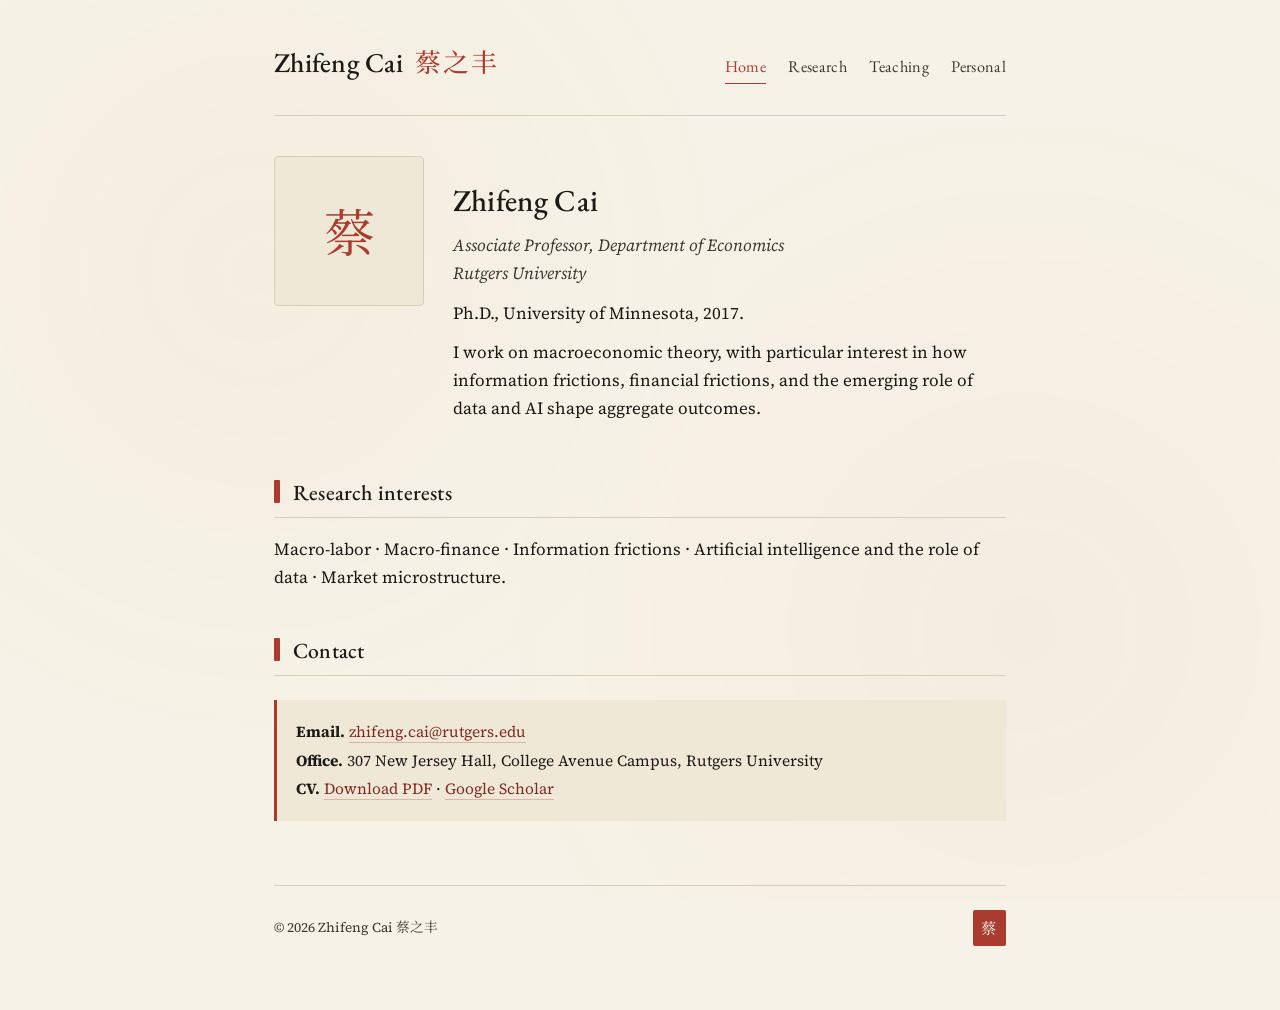
==== index.html @ af7a9e70 "initial site: home, research, teaching, personal with Chinese aesthetic" ====
<!doctype html>
<html lang="en">
<head>
<meta charset="utf-8">
<meta name="viewport" content="width=device-width, initial-scale=1">
<title>Zhifeng Cai — Rutgers Economics</title>
<meta name="description" content="Zhifeng Cai — Associate Professor of Economics, Rutgers University. Research in macroeconomics and theory.">
<link rel="preconnect" href="https://fonts.googleapis.com">
<link rel="preconnect" href="https://fonts.gstatic.com" crossorigin>
<link href="https://fonts.googleapis.com/css2?family=EB+Garamond:ital,wght@0,400;0,500;1,400&family=Noto+Serif+SC:wght@400;500&family=Source+Serif+4:ital,wght@0,400;0,500;1,400&display=swap" rel="stylesheet">
<link rel="stylesheet" href="styles.css">
</head>
<body>
<div class="wrap">

<header class="site">
  <a href="index.html" class="brand">Zhifeng Cai<span class="cn">蔡之丰</span></a>
  <nav class="site">
    <a href="index.html" class="active">Home</a>
    <a href="research.html">Research</a>
    <a href="teaching.html">Teaching</a>
    <a href="personal.html">Personal</a>
  </nav>
</header>

<section class="bio">
  <div class="portrait placeholder" aria-label="portrait placeholder" title="Drop your portrait as portrait.jpg to replace this">蔡</div>
  <div class="lede">
    <h1>Zhifeng Cai</h1>
    <p class="affil">Associate Professor, Department of Economics<br>Rutgers University</p>
    <p>Ph.D., University of Minnesota, 2017.</p>
    <p>I work on macroeconomic theory, with particular interest in how information frictions, financial frictions, and the emerging role of data and AI shape aggregate outcomes.</p>
  </div>
</section>

<h2>Research interests</h2>
<p>Macro-labor &middot; Macro-finance &middot; Information frictions &middot; Artificial intelligence and the role of data &middot; Market microstructure.</p>

<h2>Contact</h2>
<div class="contact-box">
  <p><strong>Email.</strong> <a href="mailto:zhifeng.cai@rutgers.edu">zhifeng.cai@rutgers.edu</a></p>
  <p><strong>Office.</strong> 307 New Jersey Hall, College Avenue Campus, Rutgers University</p>
  <p><strong>CV.</strong> <a href="cv.pdf">Download PDF</a> &middot; <a href="https://scholar.google.com/citations?user=DW8E1egAAAAJ&amp;hl=en" target="_blank" rel="noopener">Google Scholar</a></p>
</div>

<footer class="site">
  <span>&copy; 2026 Zhifeng Cai 蔡之丰</span>
  <span class="seal">蔡</span>
</footer>

</div>
</body>
</html>
---- styles.css ----
/* ============================================================
   Zhifeng Cai — academic site
   Palette: ink black, seal red, muted gold on rice paper
   ============================================================ */

:root {
  --ink: #1c1a17;
  --ink-soft: #3a3732;
  --rice: #f7f2e7;
  --rice-soft: #efe8d6;
  --seal: #a93c2f;
  --seal-dark: #7e2c22;
  --gold: #b38b4a;
  --rule: #d8cfb8;
  --link: #7e2c22;
  --link-hover: #a93c2f;
  --max: 780px;
}

* { box-sizing: border-box; }

html { -webkit-font-smoothing: antialiased; }

body {
  margin: 0;
  padding: 0;
  background: var(--rice);
  color: var(--ink);
  font-family: "Source Serif 4", "Source Serif Pro", "Noto Serif SC", Georgia, "Songti SC", serif;
  font-size: 17px;
  line-height: 1.65;
}

/* Subtle rice-paper texture via gradient noise */
body::before {
  content: "";
  position: fixed;
  inset: 0;
  pointer-events: none;
  z-index: -1;
  background-image:
    radial-gradient(circle at 20% 30%, rgba(179, 139, 74, 0.04), transparent 40%),
    radial-gradient(circle at 80% 70%, rgba(169, 60, 47, 0.03), transparent 45%);
}

a {
  color: var(--link);
  text-decoration: none;
  border-bottom: 1px solid rgba(169, 60, 47, 0.3);
  transition: color 0.15s, border-color 0.15s;
}
a:hover {
  color: var(--link-hover);
  border-bottom-color: var(--link-hover);
}

/* ============ Layout ============ */

.wrap {
  max-width: var(--max);
  margin: 0 auto;
  padding: 2.5rem 1.5rem 4rem;
}

/* ============ Header / banner ============ */

header.site {
  border-bottom: 1px solid var(--rule);
  padding-bottom: 1.8rem;
  margin-bottom: 2.5rem;
  display: flex;
  align-items: baseline;
  gap: 1.25rem;
  flex-wrap: wrap;
}

.brand {
  font-family: "EB Garamond", "Noto Serif SC", Georgia, serif;
  font-size: 1.7rem;
  font-weight: 500;
  letter-spacing: 0.01em;
  color: var(--ink);
  border: none;
}
.brand .cn {
  font-family: "Noto Serif SC", "Songti SC", "STSong", serif;
  font-size: 0.95em;
  color: var(--seal);
  margin-left: 0.45em;
  letter-spacing: 0.08em;
}

nav.site {
  margin-left: auto;
  display: flex;
  gap: 1.4rem;
  font-family: "EB Garamond", "Noto Serif SC", Georgia, serif;
  font-size: 1.02rem;
}
nav.site a {
  border: none;
  color: var(--ink-soft);
  letter-spacing: 0.02em;
}
nav.site a:hover { color: var(--seal); }
nav.site a.active { color: var(--seal); border-bottom: 1px solid var(--seal); padding-bottom: 2px; }

/* ============ Headings ============ */

h1, h2, h3 {
  font-family: "EB Garamond", "Noto Serif SC", Georgia, serif;
  font-weight: 500;
  color: var(--ink);
  letter-spacing: 0.01em;
}
h1 { font-size: 1.9rem; margin: 1.2rem 0 0.4rem; }
h2 {
  font-size: 1.35rem;
  margin: 2.6rem 0 1rem;
  padding-bottom: 0.4rem;
  border-bottom: 1px solid var(--rule);
  position: relative;
}
h2::before {
  content: "";
  display: inline-block;
  width: 6px;
  height: 1.05em;
  background: var(--seal);
  margin-right: 0.6em;
  vertical-align: -0.15em;
  border-radius: 1px;
}
h3 { font-size: 1.1rem; margin: 1.4rem 0 0.4rem; color: var(--ink); }

/* ============ Home bio block ============ */

.bio {
  display: grid;
  grid-template-columns: auto 1fr;
  gap: 1.8rem;
  align-items: start;
}
.bio .portrait {
  width: 150px;
  height: 150px;
  border-radius: 4px;
  background: var(--rice-soft);
  border: 1px solid var(--rule);
  object-fit: cover;
  display: block;
}
.bio .portrait.placeholder {
  display: flex;
  align-items: center;
  justify-content: center;
  font-family: "Noto Serif SC", "Songti SC", serif;
  font-size: 3.2rem;
  color: var(--seal);
  background: var(--rice-soft);
}

.bio .lede p { margin: 0 0 0.7rem; }
.bio .affil {
  color: var(--ink-soft);
  font-style: italic;
  margin-top: 0.2rem;
}

/* ============ Publication list ============ */

.pubs { margin: 0.5rem 0 0; padding: 0; list-style: none; }
.pub {
  padding: 1rem 0 1rem;
  border-bottom: 1px dotted var(--rule);
}
.pub:last-child { border-bottom: none; }
.pub .title { font-weight: 500; color: var(--ink); }
.pub .authors { color: var(--ink-soft); }
.pub .venue { font-style: italic; color: var(--ink-soft); }
.pub .status {
  display: inline-block;
  font-size: 0.78rem;
  font-family: "EB Garamond", Georgia, serif;
  letter-spacing: 0.06em;
  text-transform: uppercase;
  color: var(--seal);
  border: 1px solid var(--seal);
  padding: 0.05rem 0.5rem;
  border-radius: 2px;
  margin-left: 0.4rem;
  vertical-align: 0.1em;
}
.pub .links { margin-top: 0.3rem; font-size: 0.92rem; }
.pub .links a { margin-right: 0.9rem; }
.pub .abstract {
  margin-top: 0.4rem;
  color: var(--ink-soft);
  font-size: 0.96rem;
  padding-left: 0.9rem;
  border-left: 2px solid var(--rule);
}

/* ============ Contact / footer ============ */

.contact-box {
  margin-top: 1.5rem;
  padding: 1rem 1.2rem;
  background: var(--rice-soft);
  border-left: 3px solid var(--seal);
  font-size: 0.97rem;
}
.contact-box p { margin: 0.2rem 0; }

footer.site {
  margin-top: 4rem;
  padding-top: 1.5rem;
  border-top: 1px solid var(--rule);
  color: var(--ink-soft);
  font-size: 0.85rem;
  display: flex;
  justify-content: space-between;
  align-items: center;
}
footer.site .seal {
  font-family: "Noto Serif SC", "Songti SC", serif;
  color: white;
  background: var(--seal);
  padding: 0.35em 0.55em;
  font-size: 0.95rem;
  letter-spacing: 0.1em;
  border-radius: 2px;
}

/* ============ Responsive ============ */

@media (max-width: 640px) {
  .wrap { padding: 1.5rem 1rem 3rem; }
  header.site { flex-direction: column; gap: 0.6rem; align-items: flex-start; }
  nav.site { margin-left: 0; flex-wrap: wrap; gap: 1rem; }
  .bio { grid-template-columns: 1fr; }
  .bio .portrait { width: 120px; height: 120px; }
  h1 { font-size: 1.6rem; }
  h2 { font-size: 1.2rem; }
}
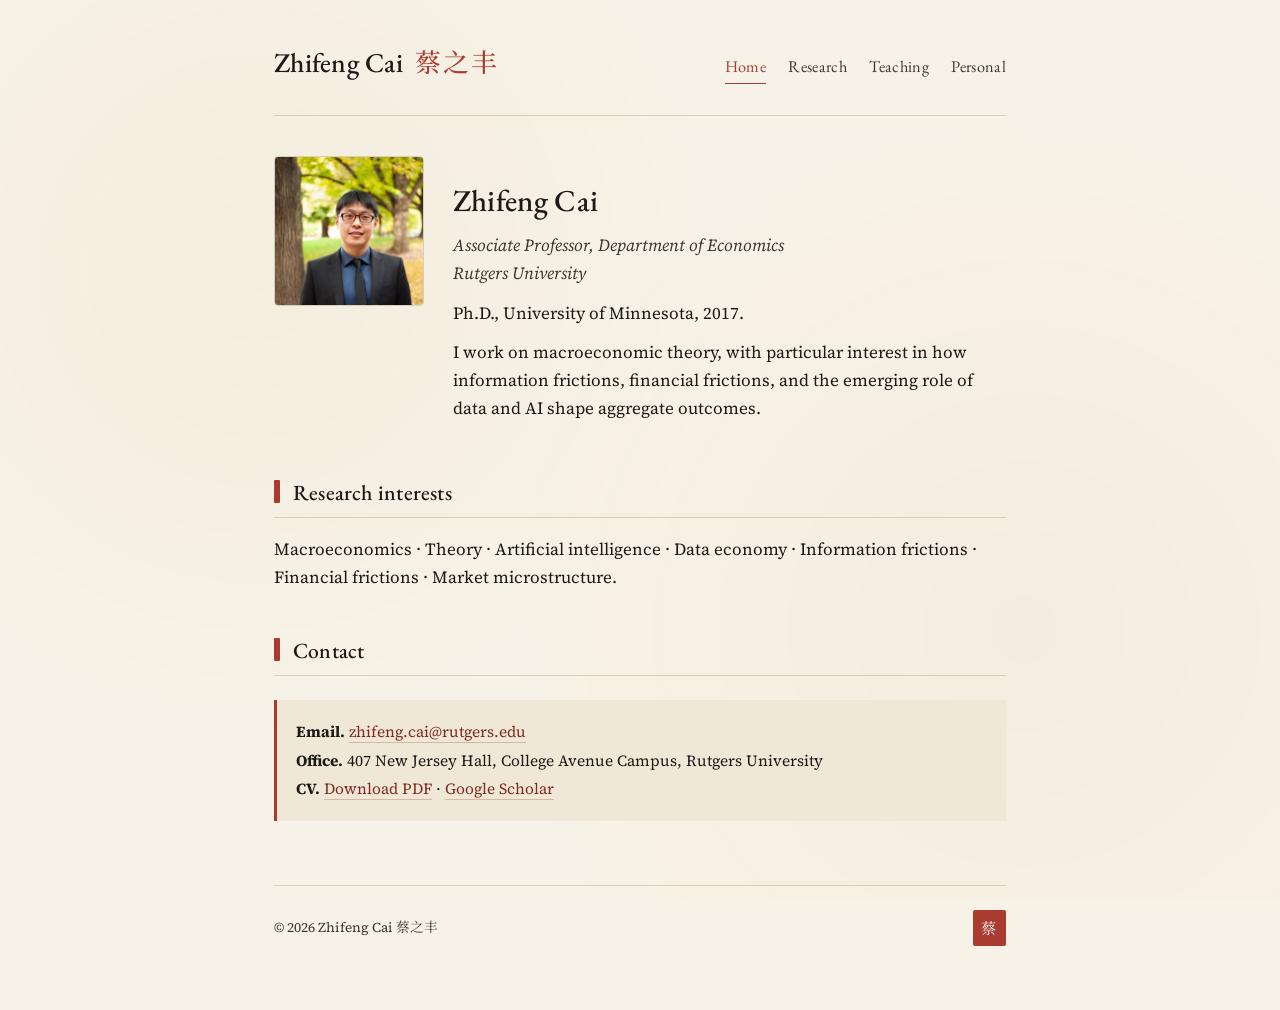
==== commit 2a9684a1: "update: research interests, office 407, real portrait, remove WiP section" ====
--- a/index.html
+++ b/index.html
@@ -24,7 +24,7 @@
 </header>
 
 <section class="bio">
-  <div class="portrait placeholder" aria-label="portrait placeholder" title="Drop your portrait as portrait.jpg to replace this">蔡</div>
+  <img class="portrait" src="img/portrait.jpg" alt="Zhifeng Cai">
   <div class="lede">
     <h1>Zhifeng Cai</h1>
     <p class="affil">Associate Professor, Department of Economics<br>Rutgers University</p>
@@ -34,12 +34,12 @@
 </section>
 
 <h2>Research interests</h2>
-<p>Macro-labor &middot; Macro-finance &middot; Information frictions &middot; Artificial intelligence and the role of data &middot; Market microstructure.</p>
+<p>Macroeconomics &middot; Theory &middot; Artificial intelligence &middot; Data economy &middot; Information frictions &middot; Financial frictions &middot; Market microstructure.</p>
 
 <h2>Contact</h2>
 <div class="contact-box">
   <p><strong>Email.</strong> <a href="mailto:zhifeng.cai@rutgers.edu">zhifeng.cai@rutgers.edu</a></p>
-  <p><strong>Office.</strong> 307 New Jersey Hall, College Avenue Campus, Rutgers University</p>
+  <p><strong>Office.</strong> 407 New Jersey Hall, College Avenue Campus, Rutgers University</p>
   <p><strong>CV.</strong> <a href="cv.pdf">Download PDF</a> &middot; <a href="https://scholar.google.com/citations?user=DW8E1egAAAAJ&amp;hl=en" target="_blank" rel="noopener">Google Scholar</a></p>
 </div>
 
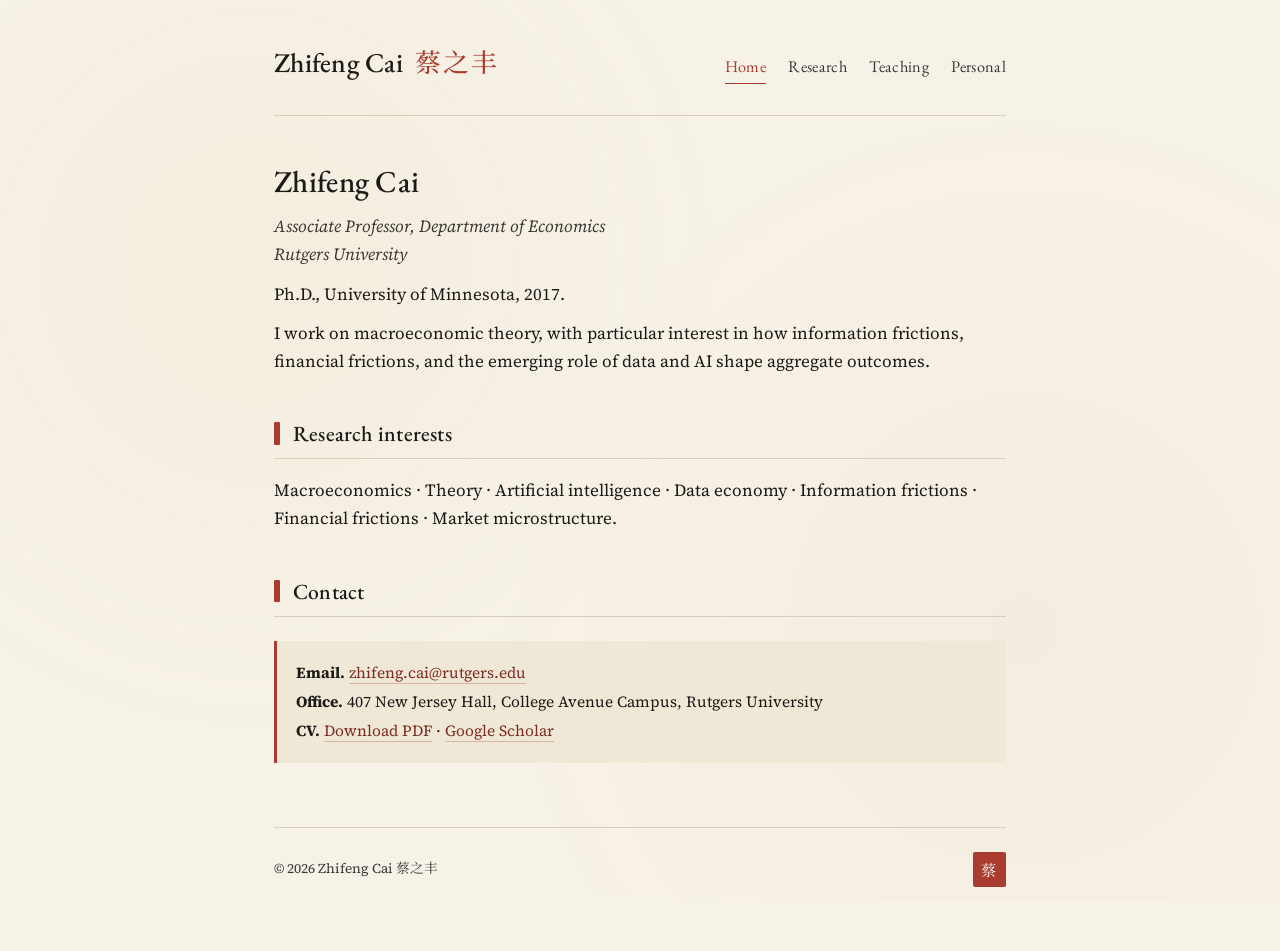
==== commit 91ac9683: "remove portrait from home and sandwich photo from personal" ====
--- a/index.html
+++ b/index.html
@@ -23,8 +23,7 @@
   </nav>
 </header>
 
-<section class="bio">
-  <img class="portrait" src="img/portrait.jpg" alt="Zhifeng Cai">
+<section class="bio bio-noportrait">
   <div class="lede">
     <h1>Zhifeng Cai</h1>
     <p class="affil">Associate Professor, Department of Economics<br>Rutgers University</p>
--- a/styles.css
+++ b/styles.css
@@ -140,6 +140,9 @@
   grid-template-columns: auto 1fr;
   gap: 1.8rem;
   align-items: start;
+}
+.bio.bio-noportrait {
+  display: block;
 }
 .bio .portrait {
   width: 150px;
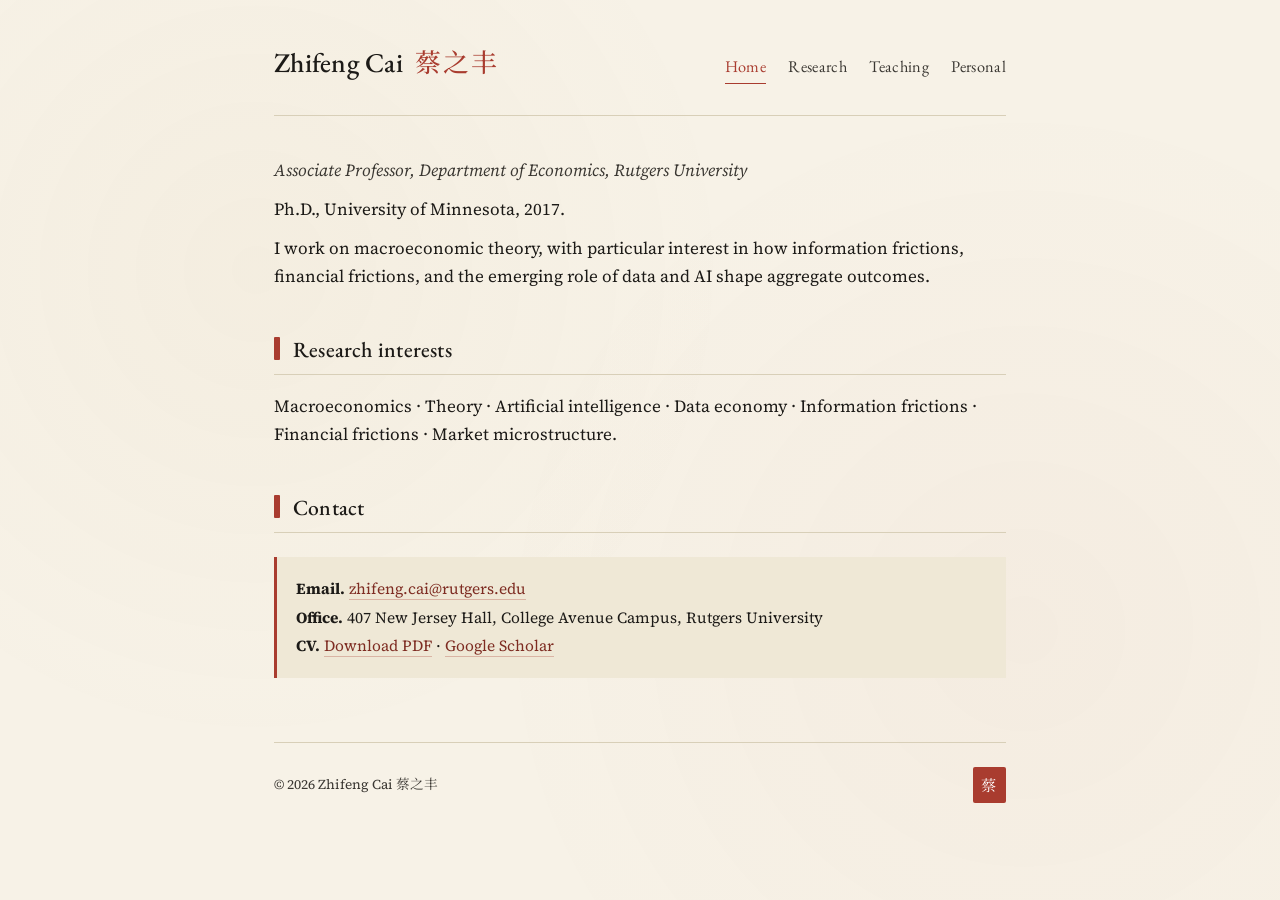
==== commit 4516732e: "remove duplicate H1 Zhifeng Cai from home bio" ====
--- a/index.html
+++ b/index.html
@@ -25,8 +25,7 @@
 
 <section class="bio bio-noportrait">
   <div class="lede">
-    <h1>Zhifeng Cai</h1>
-    <p class="affil">Associate Professor, Department of Economics<br>Rutgers University</p>
+    <p class="affil">Associate Professor, Department of Economics, Rutgers University</p>
     <p>Ph.D., University of Minnesota, 2017.</p>
     <p>I work on macroeconomic theory, with particular interest in how information frictions, financial frictions, and the emerging role of data and AI shape aggregate outcomes.</p>
   </div>
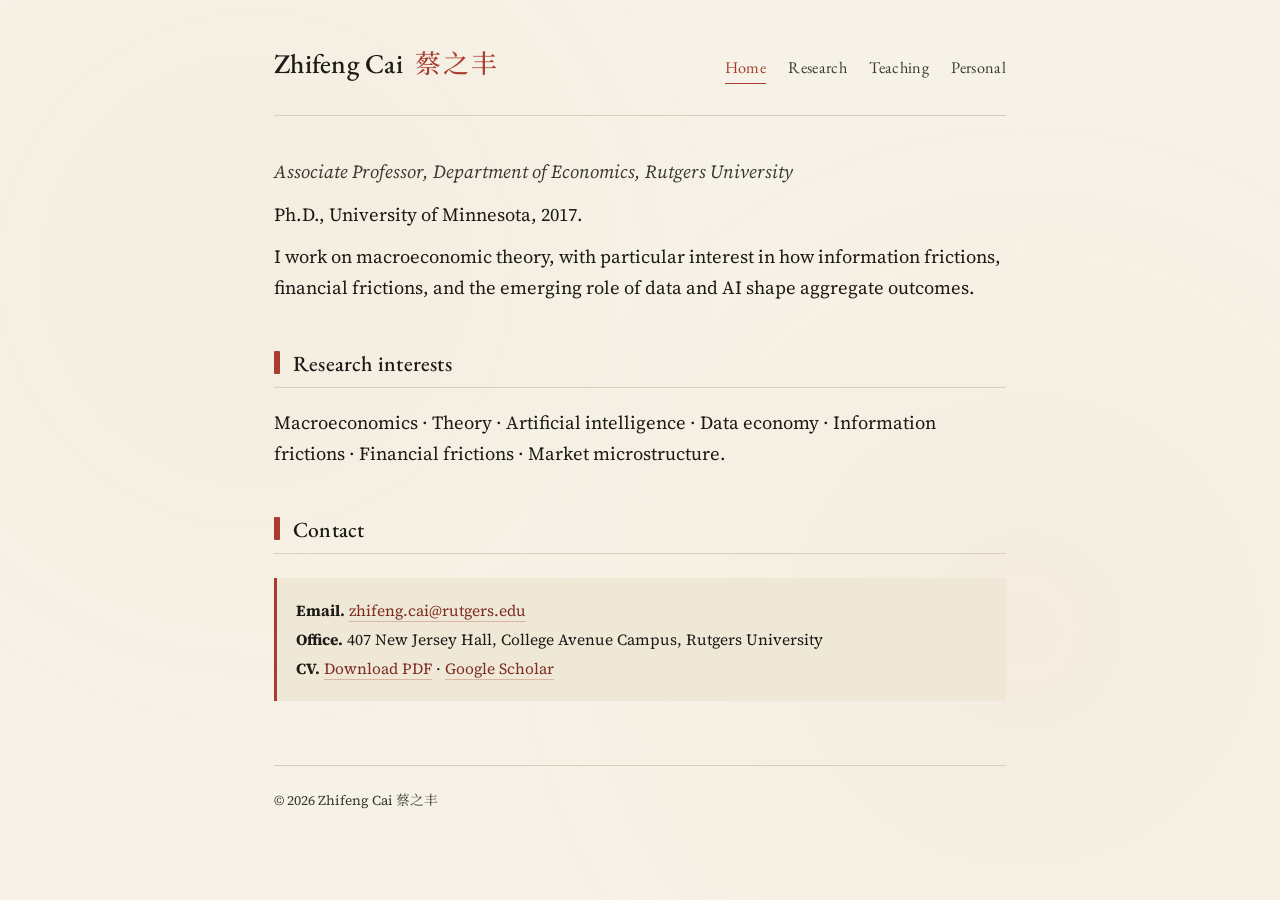
==== commit 571ed841: "Style refinements and hover highlights - Add hover popover for paper highlights on research page - R" ====
--- a/index.html
+++ b/index.html
@@ -43,7 +43,6 @@
 
 <footer class="site">
   <span>&copy; 2026 Zhifeng Cai 蔡之丰</span>
-  <span class="seal">蔡</span>
 </footer>
 
 </div>
--- a/styles.css
+++ b/styles.css
@@ -27,8 +27,8 @@
   background: var(--rice);
   color: var(--ink);
   font-family: "Source Serif 4", "Source Serif Pro", "Noto Serif SC", Georgia, "Songti SC", serif;
-  font-size: 17px;
-  line-height: 1.65;
+  font-size: 18.5px;
+  line-height: 1.68;
 }
 
 /* Subtle rice-paper texture via gradient noise */
@@ -196,12 +196,52 @@
 }
 .pub .links { margin-top: 0.3rem; font-size: 0.92rem; }
 .pub .links a { margin-right: 0.9rem; }
-.pub .abstract {
-  margin-top: 0.4rem;
-  color: var(--ink-soft);
-  font-size: 0.96rem;
-  padding-left: 0.9rem;
-  border-left: 2px solid var(--rule);
+/* Hover abstract: inline trigger + floating popover */
+.pub .abs {
+  position: relative;
+  display: inline-block;
+  cursor: help;
+  font-style: italic;
+  color: var(--ink-soft);
+  border-bottom: 1px dotted rgba(58, 55, 50, 0.4);
+  margin-right: 0.9rem;
+}
+.pub .abs:hover,
+.pub .abs:focus-within {
+  color: var(--seal);
+  border-bottom-color: var(--seal);
+}
+.pub .abs .abs-pop {
+  position: absolute;
+  left: 0;
+  top: calc(100% + 0.5rem);
+  z-index: 20;
+  width: min(30rem, 85vw);
+  padding: 0.85rem 1rem;
+  background: #fcfaf1;
+  border: 1px solid var(--rule);
+  border-left: 2px solid var(--seal);
+  box-shadow: 0 6px 20px -8px rgba(28, 26, 23, 0.25);
+  color: var(--ink-soft);
+  font-size: 0.94rem;
+  font-style: normal;
+  line-height: 1.55;
+  opacity: 0;
+  visibility: hidden;
+  transform: translateY(-4px);
+  transition: opacity 0.15s ease, transform 0.15s ease, visibility 0.15s;
+  pointer-events: none;
+  cursor: default;
+}
+.pub .abs:hover .abs-pop,
+.pub .abs:focus-within .abs-pop {
+  opacity: 1;
+  visibility: visible;
+  transform: translateY(0);
+  pointer-events: auto;
+}
+@media (max-width: 640px) {
+  .pub .abs .abs-pop { width: 88vw; left: 0; }
 }
 
 /* ============ Contact / footer ============ */
